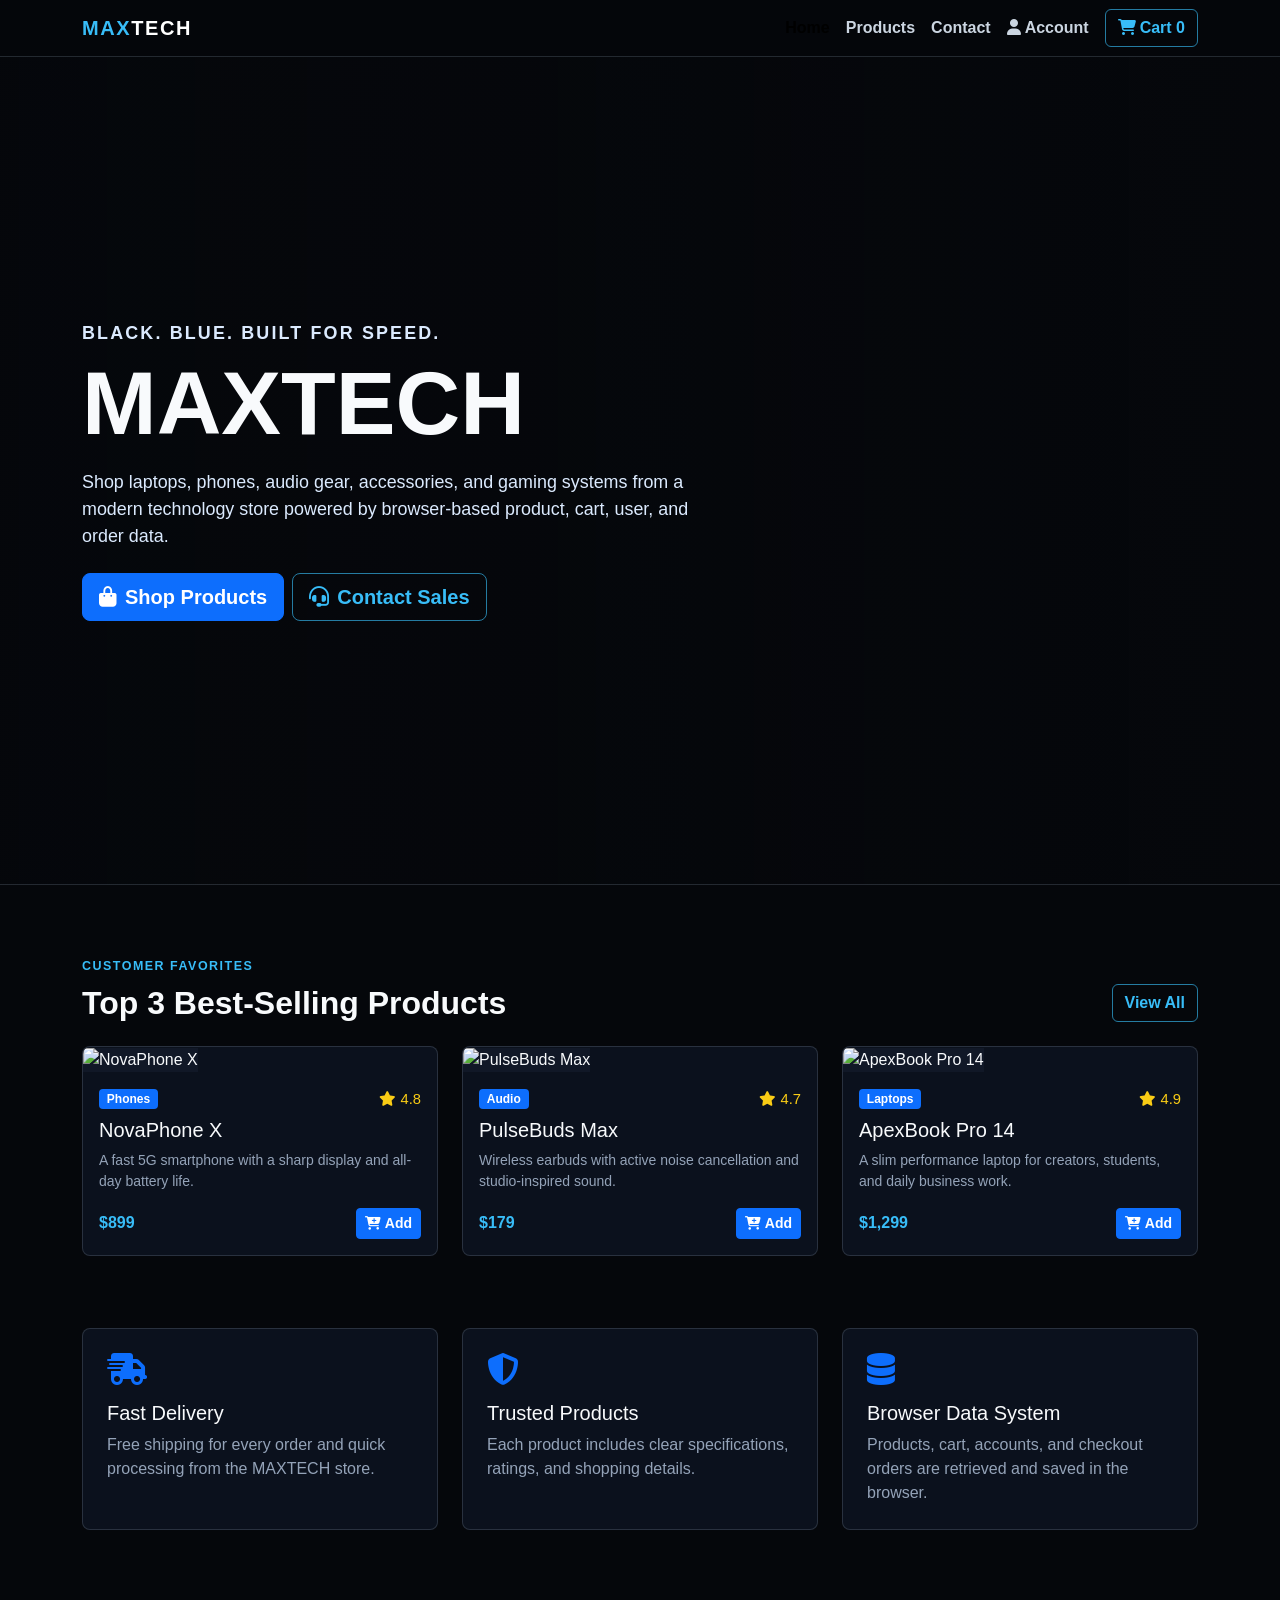
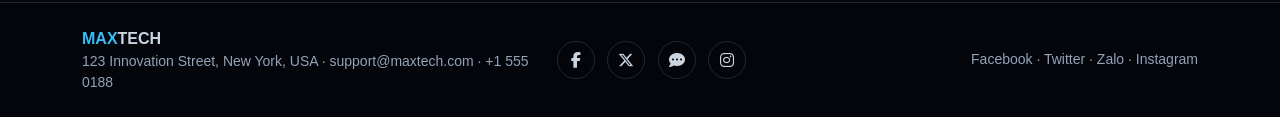
==== index.html @ ebfa2b30 "ASM" ====
<!doctype html>
<html lang="en">

<head>
  <meta charset="utf-8">
  <meta name="viewport" content="width=device-width, initial-scale=1">
  <title>MAXTECH | Premium Technology Store</title>
  <link href="https://cdn.jsdelivr.net/npm/bootstrap@5.3.3/dist/css/bootstrap.min.css" rel="stylesheet">
  <link href="https://cdnjs.cloudflare.com/ajax/libs/font-awesome/6.5.2/css/all.min.css" rel="stylesheet">
  <link href="css/style.css" rel="stylesheet">
</head>

<body>
  <nav class="navbar navbar-expand-lg sticky-top">
    <div class="container">
      <a class="navbar-brand text-white" href="index.html"><span class="brand-mark">MAX</span>TECH</a>
      <button class="navbar-toggler bg-light" type="button" data-bs-toggle="collapse" data-bs-target="#mainNav"
        aria-label="Toggle navigation">
        <span class="navbar-toggler-icon"></span>
      </button>
      <div class="collapse navbar-collapse" id="mainNav">
        <ul class="navbar-nav ms-auto align-items-lg-center">
          <li class="nav-item"><a class="nav-link active" href="index.html">Home</a></li>
          <li class="nav-item"><a class="nav-link" href="products.html">Products</a></li>
          <li class="nav-item"><a class="nav-link" href="contact.html">Contact</a></li>
          <li class="nav-item"><a class="nav-link" href="login.html"><i class="fa-solid fa-user me-1"></i><span
                data-user-name>Account</span></a></li>
          <li class="nav-item"><a class="btn btn-outline-max ms-lg-2" href="cart.html"><i
                class="fa-solid fa-cart-shopping me-1"></i>Cart <span data-cart-count>0</span></a></li>
        </ul>
      </div>
    </div>
  </nav>

  <header class="hero">
    <div class="container">
      <div class="col-lg-7">
        <p class="eyebrow mb-3">Black. Blue. Built for speed.</p>
        <h1>MAXTECH</h1>
        <p class="mt-4 mb-4">Shop laptops, phones, audio gear, accessories, and gaming systems from a modern technology
          store powered by browser-based product, cart, user, and order data.</p>
        <div class="d-flex flex-wrap gap-2">
          <a class="btn btn-max btn-lg" href="products.html"><i class="fa-solid fa-bag-shopping me-2"></i>Shop
            Products</a>
          <a class="btn btn-outline-max btn-lg" href="contact.html"><i class="fa-solid fa-headset me-2"></i>Contact
            Sales</a>
        </div>
      </div>
    </div>
  </header>

  <main>
    <section class="section-pad">
      <div class="container">
        <div class="d-flex align-items-end justify-content-between gap-3 mb-4">
          <div>
            <p class="eyebrow mb-2">Customer favorites</p>
            <h2 class="fw-bold mb-0">Top 3 Best-Selling Products</h2>
          </div>
          <a class="btn btn-outline-max d-none d-sm-inline-flex" href="products.html">View All</a>
        </div>
        <div class="row g-4" data-best-sellers></div>
      </div>
    </section>

    <section class="section-pad pt-0">
      <div class="container">
        <div class="row g-4">
          <div class="col-md-4">
            <div class="panel p-4 h-100">
              <i class="fa-solid fa-truck-fast fa-2x text-primary mb-3"></i>
              <h3 class="h5">Fast Delivery</h3>
              <p class="text-muted-max mb-0">Free shipping for every order and quick processing from the MAXTECH store.
              </p>
            </div>
          </div>
          <div class="col-md-4">
            <div class="panel p-4 h-100">
              <i class="fa-solid fa-shield-halved fa-2x text-primary mb-3"></i>
              <h3 class="h5">Trusted Products</h3>
              <p class="text-muted-max mb-0">Each product includes clear specifications, ratings, and shopping details.
              </p>
            </div>
          </div>
          <div class="col-md-4">
            <div class="panel p-4 h-100">
              <i class="fa-solid fa-database fa-2x text-primary mb-3"></i>
              <h3 class="h5">Browser Data System</h3>
              <p class="text-muted-max mb-0">Products, cart, accounts, and checkout orders are retrieved and saved in
                the browser.</p>
            </div>
          </div>
        </div>
      </div>
    </section>
  </main>

  <footer class="footer py-4">
    <div class="container">
      <div class="row gy-3 align-items-center">
        <div class="col-md-5">
          <strong><span class="brand-mark">MAX</span>TECH</strong>
          <p class="small mb-0 text-muted-max">123 Innovation Street, New York, USA · support@maxtech.com · +1 555 0188
          </p>
        </div>
        <div class="col-md-4">
          <a class="social-link" href="#"><i class="fa-brands fa-facebook-f"></i></a>
          <a class="social-link" href="#"><i class="fa-brands fa-x-twitter"></i></a>
          <a class="social-link" href="#"><i class="fa-solid fa-comment-dots"></i></a>
          <a class="social-link" href="#"><i class="fa-brands fa-instagram"></i></a>
        </div>
        <div class="col-md-3 text-md-end small text-muted-max">Facebook · Twitter · Zalo · Instagram</div>
      </div>
    </div>
  </footer>

  <script src="https://cdn.jsdelivr.net/npm/bootstrap@5.3.3/dist/js/bootstrap.bundle.min.js"></script>
  <script src="js/app.js"></script>
</body>

</html>
---- css/style.css ----
:root {
  --max-black: #05070b;
  --max-panel: #0b111d;
  --max-panel-soft: #111827;
  --max-blue: #0d6efd;
  --max-cyan: #38bdf8;
  --max-text: #f8fafc;
  --max-muted: #94a3b8;
  --max-border: rgba(148, 163, 184, 0.22);
}

* {
  box-sizing: border-box;
}

body {
  min-height: 100vh;
  background: var(--max-black);
  color: var(--max-text);
  font-family: "Segoe UI", Arial, sans-serif;
  letter-spacing: 0;
}

a {
  color: inherit;
  text-decoration: none;
}

.navbar {
  background: rgba(5, 7, 11, 0.96);
  border-bottom: 1px solid var(--max-border);
  backdrop-filter: blur(16px);
}

.navbar-brand {
  font-weight: 800;
  letter-spacing: 0.08em;
}

.brand-mark {
  color: var(--max-cyan);
}

.nav-link {
  color: #cbd5e1;
  font-weight: 600;
}

.nav-link:hover,
.nav-link.active {
  color: var(--max-cyan);
}

.hero {
  min-height: calc(100vh - 72px);
  display: flex;
  align-items: center;
  background:
    linear-gradient(90deg, rgba(5, 7, 11, 0.96), rgba(5, 7, 11, 0.76), rgba(5, 7, 11, 0.42)),
    url("https://images.unsplash.com/photo-1516321318423-f06f85e504b3?auto=format&fit=crop&w=1600&q=80") center/cover;
  border-bottom: 1px solid var(--max-border);
}

.hero h1 {
  font-size: clamp(2.75rem, 7vw, 5.8rem);
  line-height: 0.92;
  font-weight: 900;
}

.hero p {
  color: #dbeafe;
  max-width: 620px;
  font-size: 1.12rem;
}

.section-pad {
  padding: 72px 0;
}

.page-head {
  padding: 56px 0 28px;
  background: linear-gradient(135deg, #05070b, #0b1f3a);
  border-bottom: 1px solid var(--max-border);
}

.eyebrow {
  color: var(--max-cyan);
  font-size: 0.78rem;
  font-weight: 800;
  letter-spacing: 0.12em;
  text-transform: uppercase;
}

.text-muted-max {
  color: var(--max-muted);
}

.btn-max {
  --bs-btn-bg: var(--max-blue);
  --bs-btn-border-color: var(--max-blue);
  --bs-btn-hover-bg: #0b5ed7;
  --bs-btn-hover-border-color: #0b5ed7;
  --bs-btn-color: #fff;
  --bs-btn-hover-color: #fff;
  font-weight: 700;
}

.btn-outline-max {
  --bs-btn-color: var(--max-cyan);
  --bs-btn-border-color: rgba(56, 189, 248, 0.64);
  --bs-btn-hover-bg: rgba(56, 189, 248, 0.12);
  --bs-btn-hover-border-color: var(--max-cyan);
  --bs-btn-hover-color: #fff;
  font-weight: 700;
}

.panel,
.product-card,
.auth-card,
.cart-row,
.summary-panel {
  background: var(--max-panel);
  border: 1px solid var(--max-border);
  border-radius: 8px;
}

.product-card {
  height: 100%;
  overflow: hidden;
  transition: transform 0.18s ease, border-color 0.18s ease;
}

.product-card:hover {
  transform: translateY(-4px);
  border-color: rgba(56, 189, 248, 0.58);
}

.product-card img,
.detail-image {
  width: 100%;
  aspect-ratio: 4 / 3;
  object-fit: cover;
  background: #111827;
}

.product-card .badge {
  border-radius: 4px;
}

.price {
  color: var(--max-cyan);
  font-weight: 800;
}

.rating {
  color: #facc15;
  font-size: 0.92rem;
}

.form-control,
.form-select {
  background-color: #0f172a;
  border-color: var(--max-border);
  color: var(--max-text);
}

.form-control:focus,
.form-select:focus {
  background-color: #0f172a;
  color: var(--max-text);
  border-color: var(--max-cyan);
  box-shadow: 0 0 0 0.2rem rgba(56, 189, 248, 0.14);
}

.form-control::placeholder {
  color: #64748b;
}

.form-label {
  font-weight: 700;
  color: #e2e8f0;
}

.category-chip {
  border: 1px solid var(--max-border);
  color: #cbd5e1;
  background: #0f172a;
  border-radius: 999px;
  padding: 0.38rem 0.85rem;
  font-weight: 700;
}

.category-chip.active,
.category-chip:hover {
  color: #fff;
  border-color: var(--max-cyan);
  background: rgba(13, 110, 253, 0.28);
}

.spec-list {
  list-style: none;
  padding: 0;
  margin: 0;
}

.spec-list li {
  display: flex;
  justify-content: space-between;
  gap: 20px;
  padding: 12px 0;
  border-bottom: 1px solid var(--max-border);
}

.spec-list span:first-child {
  color: var(--max-muted);
}

.cart-thumb {
  width: 88px;
  height: 72px;
  object-fit: cover;
  border-radius: 8px;
}

.qty-control {
  width: 82px;
}

.footer {
  background: #03050a;
  border-top: 1px solid var(--max-border);
  color: #cbd5e1;
}

.footer a:hover {
  color: var(--max-cyan);
}

.social-link {
  width: 38px;
  height: 38px;
  display: inline-flex;
  align-items: center;
  justify-content: center;
  border: 1px solid var(--max-border);
  border-radius: 50%;
  margin-right: 8px;
}

.empty-state {
  min-height: 260px;
  display: grid;
  place-items: center;
  text-align: center;
}

.profile-avatar {
  width: 84px;
  height: 84px;
  display: grid;
  place-items: center;
  border-radius: 50%;
  background: linear-gradient(135deg, var(--max-blue), var(--max-cyan));
  color: #fff;
  font-size: 2rem;
  font-weight: 900;
}

.admin-stat {
  min-height: 132px;
  display: grid;
  gap: 8px;
  align-content: center;
  background: var(--max-panel);
  border: 1px solid var(--max-border);
  border-radius: 8px;
  padding: 20px;
}

.admin-stat i {
  color: var(--max-cyan);
  font-size: 1.5rem;
}

.admin-stat span {
  color: var(--max-muted);
  font-weight: 700;
}

.admin-stat strong {
  color: var(--max-text);
  font-size: 1.55rem;
}

.admin-tabs {
  border-color: var(--max-border);
}

.admin-tabs .nav-link {
  color: var(--max-muted);
  border-color: transparent;
}

.admin-tabs .nav-link.active {
  color: #fff;
  background: var(--max-panel);
  border-color: var(--max-border) var(--max-border) var(--max-panel);
}

.admin-table {
  --bs-table-bg: transparent;
  --bs-table-border-color: var(--max-border);
  margin-bottom: 0;
}

.admin-row {
  display: flex;
  justify-content: space-between;
  gap: 16px;
  align-items: center;
  padding: 14px 0;
  border-bottom: 1px solid var(--max-border);
}

.admin-row:last-child {
  border-bottom: 0;
}

@media (max-width: 767px) {
  .hero {
    min-height: 680px;
    align-items: flex-end;
    padding-bottom: 48px;
  }

  .section-pad {
    padding: 48px 0;
  }

  .cart-thumb {
    width: 72px;
    height: 62px;
  }

  .admin-row {
    align-items: flex-start;
    flex-direction: column;
  }
}
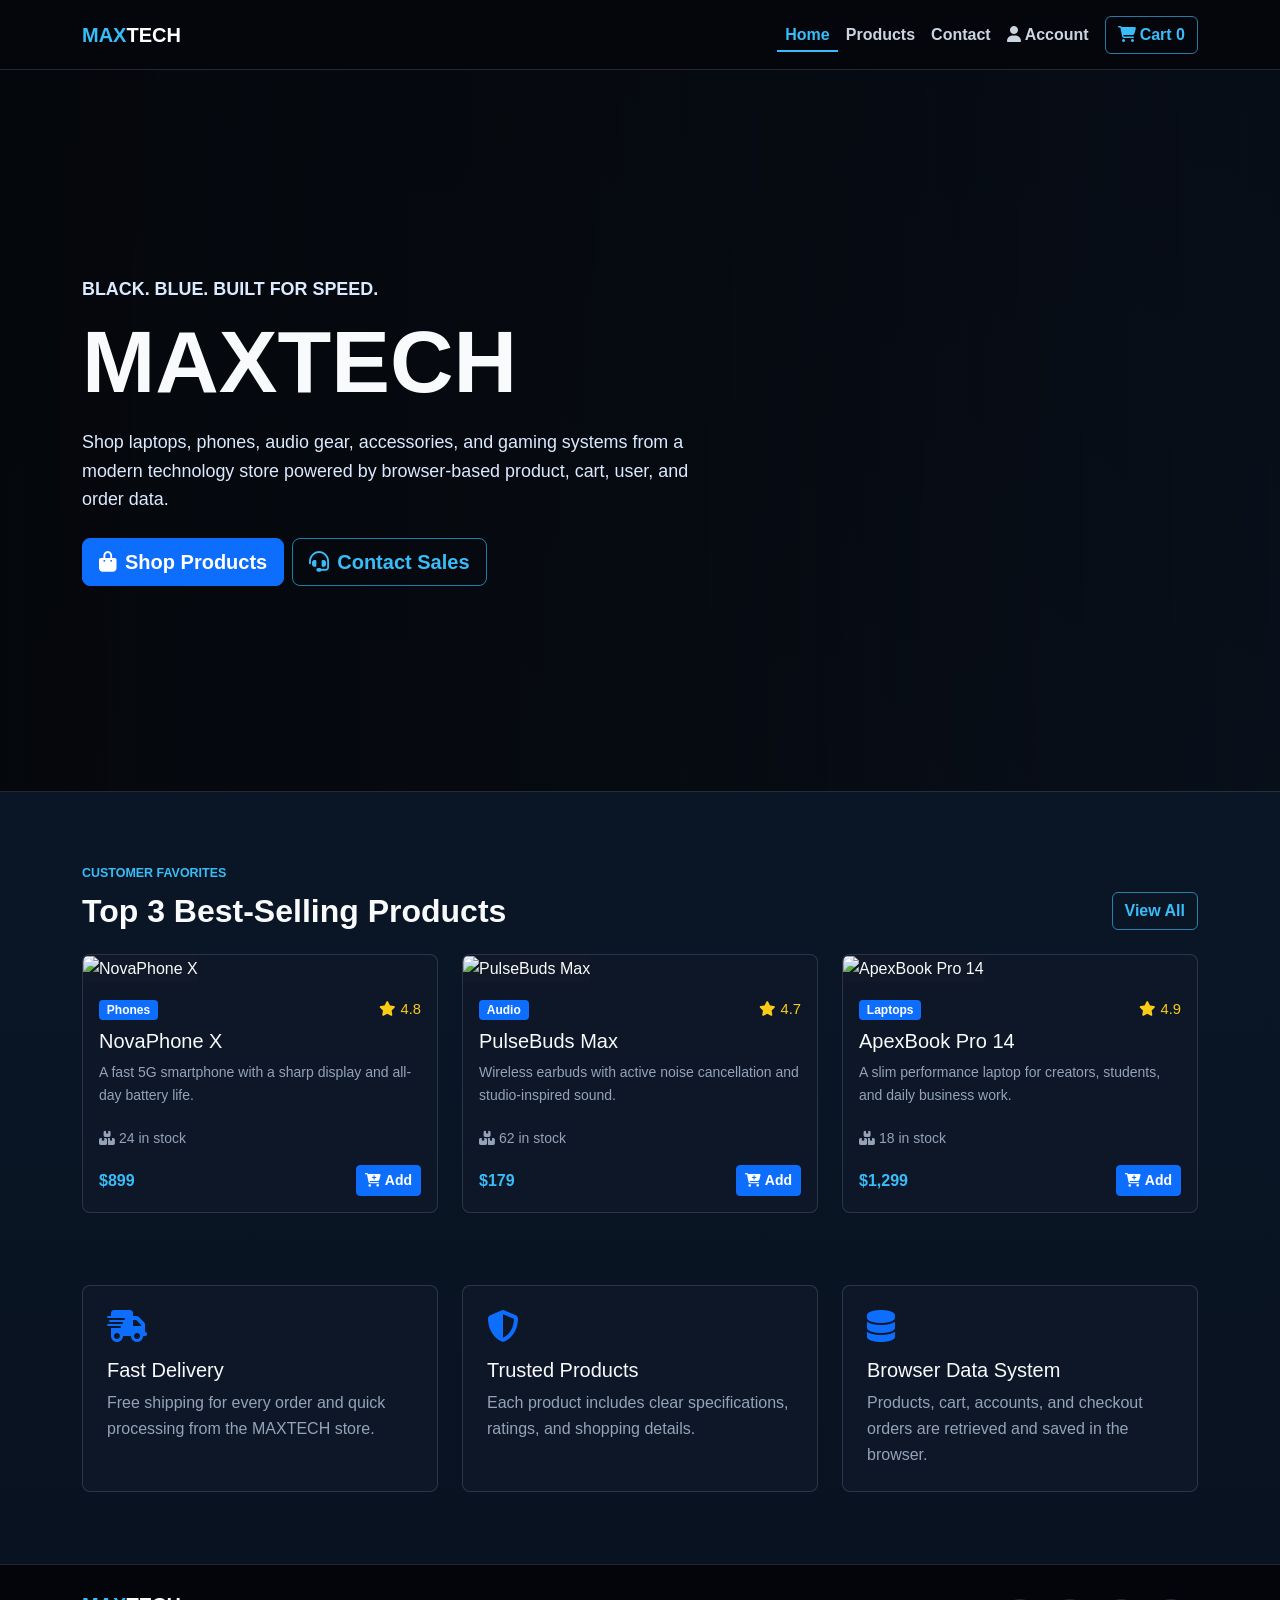
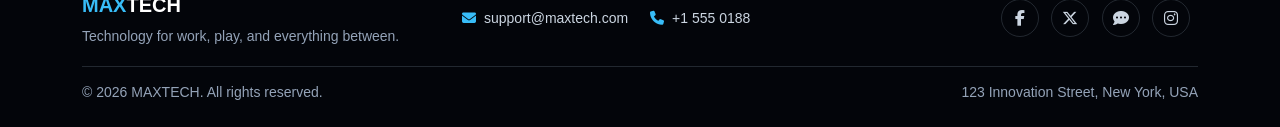
==== commit 4dae1b58: "Update" ====
--- a/index.html
+++ b/index.html
@@ -95,27 +95,10 @@
     </section>
   </main>
 
-  <footer class="footer py-4">
-    <div class="container">
-      <div class="row gy-3 align-items-center">
-        <div class="col-md-5">
-          <strong><span class="brand-mark">MAX</span>TECH</strong>
-          <p class="small mb-0 text-muted-max">123 Innovation Street, New York, USA · support@maxtech.com · +1 555 0188
-          </p>
-        </div>
-        <div class="col-md-4">
-          <a class="social-link" href="#"><i class="fa-brands fa-facebook-f"></i></a>
-          <a class="social-link" href="#"><i class="fa-brands fa-x-twitter"></i></a>
-          <a class="social-link" href="#"><i class="fa-solid fa-comment-dots"></i></a>
-          <a class="social-link" href="#"><i class="fa-brands fa-instagram"></i></a>
-        </div>
-        <div class="col-md-3 text-md-end small text-muted-max">Facebook · Twitter · Zalo · Instagram</div>
-      </div>
-    </div>
-  </footer>
+  <footer class="footer py-4 mt-auto" data-site-footer></footer>
 
   <script src="https://cdn.jsdelivr.net/npm/bootstrap@5.3.3/dist/js/bootstrap.bundle.min.js"></script>
   <script src="js/app.js"></script>
 </body>
 
-</html>+</html>
--- a/css/style.css
+++ b/css/style.css
@@ -1,7 +1,7 @@
 :root {
-  --max-black: #05070b;
-  --max-panel: #0b111d;
-  --max-panel-soft: #111827;
+  --max-black: #08111f;
+  --max-panel: #0d1728;
+  --max-panel-soft: #132238;
   --max-blue: #0d6efd;
   --max-cyan: #38bdf8;
   --max-text: #f8fafc;
@@ -13,48 +13,100 @@
   box-sizing: border-box;
 }
 
+html {
+  color-scheme: dark;
+}
+
 body {
   min-height: 100vh;
-  background: var(--max-black);
+  display: flex;
+  flex-direction: column;
+  background: linear-gradient(180deg, #08111f 0%, #0a1626 52%, #08111f 100%);
   color: var(--max-text);
   font-family: "Segoe UI", Arial, sans-serif;
+  line-height: 1.6;
   letter-spacing: 0;
+}
+
+main {
+  flex: 1;
 }
 
 a {
   color: inherit;
   text-decoration: none;
+}
+
+a:focus-visible,
+button:focus-visible,
+input:focus-visible,
+select:focus-visible,
+textarea:focus-visible {
+  outline: 3px solid rgba(56, 189, 248, 0.6);
+  outline-offset: 3px;
 }
 
 .navbar {
   background: rgba(5, 7, 11, 0.96);
   border-bottom: 1px solid var(--max-border);
   backdrop-filter: blur(16px);
+  min-height: 70px;
 }
 
 .navbar-brand {
+  font-size: 1.25rem;
   font-weight: 800;
-  letter-spacing: 0.08em;
+  letter-spacing: 0;
 }
 
 .brand-mark {
   color: var(--max-cyan);
 }
 
-.nav-link {
-  color: #cbd5e1;
+.navbar .navbar-nav .nav-link {
+  position: relative;
+  color: #cbd5e1 !important;
   font-weight: 600;
-}
-
-.nav-link:hover,
-.nav-link.active {
+  padding-bottom: 0.45rem;
+}
+
+.navbar .navbar-nav .nav-link.show,
+.navbar .navbar-nav .nav-link:hover,
+.navbar .navbar-nav .nav-link:focus,
+.navbar .navbar-nav .nav-link:active,
+.navbar .navbar-nav .nav-link.active {
+  color: var(--max-cyan) !important;
+}
+
+.navbar .navbar-nav .nav-link::after {
+  content: "";
+  position: absolute;
+  left: var(--bs-nav-link-padding-x);
+  right: var(--bs-nav-link-padding-x);
+  bottom: 0.18rem;
+  height: 2px;
+  background: var(--max-cyan);
+  transform: scaleX(0);
+  transform-origin: center;
+  transition: transform 0.18s ease;
+}
+
+.navbar .navbar-nav .nav-link:hover,
+.navbar .navbar-nav .nav-link.active {
   color: var(--max-cyan);
 }
 
+.navbar .navbar-nav .nav-link:hover::after,
+.navbar .navbar-nav .nav-link.active::after,
+.navbar .navbar-nav .nav-link:focus::after {
+  transform: scaleX(1);
+}
+
 .hero {
-  min-height: calc(100vh - 72px);
-  display: flex;
-  align-items: center;
+  min-height: min(760px, calc(88vh - 70px));
+  display: flex;
+  align-items: center;
+  padding: 72px 0;
   background:
     linear-gradient(90deg, rgba(5, 7, 11, 0.96), rgba(5, 7, 11, 0.76), rgba(5, 7, 11, 0.42)),
     url("https://images.unsplash.com/photo-1516321318423-f06f85e504b3?auto=format&fit=crop&w=1600&q=80") center/cover;
@@ -62,8 +114,8 @@
 }
 
 .hero h1 {
-  font-size: clamp(2.75rem, 7vw, 5.8rem);
-  line-height: 0.92;
+  font-size: 5.5rem;
+  line-height: 0.96;
   font-weight: 900;
 }
 
@@ -79,7 +131,7 @@
 
 .page-head {
   padding: 56px 0 28px;
-  background: linear-gradient(135deg, #05070b, #0b1f3a);
+  background: linear-gradient(135deg, #08111f, #0d2847);
   border-bottom: 1px solid var(--max-border);
 }
 
@@ -87,7 +139,7 @@
   color: var(--max-cyan);
   font-size: 0.78rem;
   font-weight: 800;
-  letter-spacing: 0.12em;
+  letter-spacing: 0;
   text-transform: uppercase;
 }
 
@@ -125,6 +177,8 @@
 }
 
 .product-card {
+  display: flex;
+  flex-direction: column;
   height: 100%;
   overflow: hidden;
   transition: transform 0.18s ease, border-color 0.18s ease;
@@ -143,6 +197,37 @@
   background: #111827;
 }
 
+.product-card > a {
+  display: block;
+  overflow: hidden;
+}
+
+.product-card img {
+  transition: transform 0.25s ease;
+}
+
+.product-card:hover img {
+  transform: scale(1.025);
+}
+
+.product-card-body {
+  display: flex;
+  flex: 1;
+  flex-direction: column;
+}
+
+.product-description {
+  display: -webkit-box;
+  min-height: 3.1rem;
+  overflow: hidden;
+  -webkit-box-orient: vertical;
+  -webkit-line-clamp: 2;
+}
+
+.product-card-actions {
+  margin-top: auto;
+}
+
 .product-card .badge {
   border-radius: 4px;
 }
@@ -174,6 +259,12 @@
 
 .form-control::placeholder {
   color: #64748b;
+}
+
+.form-control[readonly] {
+  background-color: #162033;
+  color: #cbd5e1;
+  cursor: not-allowed;
 }
 
 .form-label {
@@ -215,6 +306,28 @@
   color: var(--max-muted);
 }
 
+.product-overview {
+  display: grid;
+  grid-template-columns: repeat(3, minmax(0, 1fr));
+  gap: 12px;
+}
+
+.overview-item {
+  background: var(--max-panel-soft);
+  border: 1px solid var(--max-border);
+  border-radius: 8px;
+  padding: 16px;
+}
+
+.overview-item i {
+  color: var(--max-cyan);
+  margin-bottom: 10px;
+}
+
+.detail-section {
+  margin-top: 24px;
+}
+
 .cart-thumb {
   width: 88px;
   height: 72px;
@@ -222,6 +335,12 @@
   border-radius: 8px;
 }
 
+.cart-row-main {
+  display: flex;
+  gap: 16px;
+  align-items: center;
+}
+
 .qty-control {
   width: 82px;
 }
@@ -236,6 +355,18 @@
   color: var(--max-cyan);
 }
 
+.footer-contact a {
+  display: inline-flex;
+  align-items: center;
+  margin-right: 18px;
+}
+
+.footer-bottom {
+  border-top: 1px solid var(--max-border);
+  margin-top: 18px;
+  padding-top: 14px;
+}
+
 .social-link {
   width: 38px;
   height: 38px;
@@ -245,6 +376,12 @@
   border: 1px solid var(--max-border);
   border-radius: 50%;
   margin-right: 8px;
+  transition: color 0.18s ease, border-color 0.18s ease, background-color 0.18s ease;
+}
+
+.social-link:hover {
+  background: rgba(56, 189, 248, 0.1);
+  border-color: var(--max-cyan);
 }
 
 .empty-state {
@@ -313,6 +450,47 @@
   margin-bottom: 0;
 }
 
+.admin-table th {
+  color: #cbd5e1;
+  font-size: 0.78rem;
+  text-transform: uppercase;
+  white-space: nowrap;
+}
+
+.icon-button {
+  width: 34px;
+  height: 34px;
+  display: inline-grid;
+  place-items: center;
+  padding: 0;
+}
+
+.admin-form-actions {
+  display: grid;
+  grid-template-columns: 1fr auto;
+  gap: 8px;
+}
+
+.filter-count {
+  min-height: 38px;
+  display: flex;
+  align-items: center;
+  justify-content: flex-end;
+}
+
+.status-badge {
+  display: inline-flex;
+  align-items: center;
+  gap: 6px;
+  border: 1px solid rgba(56, 189, 248, 0.35);
+  border-radius: 999px;
+  background: rgba(13, 110, 253, 0.16);
+  color: #bae6fd;
+  font-size: 0.75rem;
+  font-weight: 700;
+  padding: 4px 9px;
+}
+
 .admin-row {
   display: flex;
   justify-content: space-between;
@@ -326,11 +504,64 @@
   border-bottom: 0;
 }
 
+.order-history-card {
+  border: 1px solid var(--max-border);
+  border-radius: 8px;
+  background: rgba(19, 34, 56, 0.58);
+  padding: 16px;
+  margin-bottom: 14px;
+}
+
+.order-product {
+  display: flex;
+  justify-content: space-between;
+  gap: 16px;
+  align-items: center;
+  padding: 10px 0;
+  border-top: 1px solid var(--max-border);
+}
+
+@media (min-width: 992px) {
+  .summary-panel {
+    position: sticky;
+    top: 94px;
+  }
+}
+
+@media (max-width: 991px) {
+  .hero h1 {
+    font-size: 4.5rem;
+  }
+
+  .navbar-collapse {
+    padding: 12px 0 16px;
+  }
+
+  .navbar-collapse .navbar-nav {
+    align-items: stretch;
+  }
+
+  .navbar-collapse .nav-link,
+  .navbar-collapse .btn {
+    padding: 10px 12px;
+  }
+
+  .navbar-collapse .btn {
+    display: flex;
+    justify-content: center;
+    margin-top: 8px;
+  }
+}
+
 @media (max-width: 767px) {
   .hero {
-    min-height: 680px;
-    align-items: flex-end;
-    padding-bottom: 48px;
+    min-height: calc(82svh - 60px);
+    align-items: center;
+    padding: 56px 0 40px;
+  }
+
+  .hero h1 {
+    font-size: 3.6rem;
   }
 
   .section-pad {
@@ -342,8 +573,54 @@
     height: 62px;
   }
 
+  .cart-row-main {
+    display: grid;
+    grid-template-columns: 72px minmax(0, 1fr) auto;
+    align-items: start;
+  }
+
+  .cart-product-info {
+    min-width: 0;
+  }
+
+  .cart-price-qty {
+    grid-column: 2 / 4;
+    display: flex;
+    align-items: center;
+    justify-content: space-between;
+    width: 100%;
+  }
+
+  .cart-price-qty .qty-control {
+    margin-top: 0 !important;
+  }
+
+  .filter-count {
+    justify-content: flex-start;
+  }
+
+  .product-overview {
+    grid-template-columns: 1fr;
+  }
+
   .admin-row {
     align-items: flex-start;
     flex-direction: column;
   }
-}
+
+  .order-product {
+    align-items: flex-start;
+    flex-direction: column;
+  }
+
+  .footer-contact a {
+    display: flex;
+    margin: 4px 0;
+  }
+}
+
+@media (max-width: 400px) {
+  .hero h1 {
+    font-size: 3.1rem;
+  }
+}
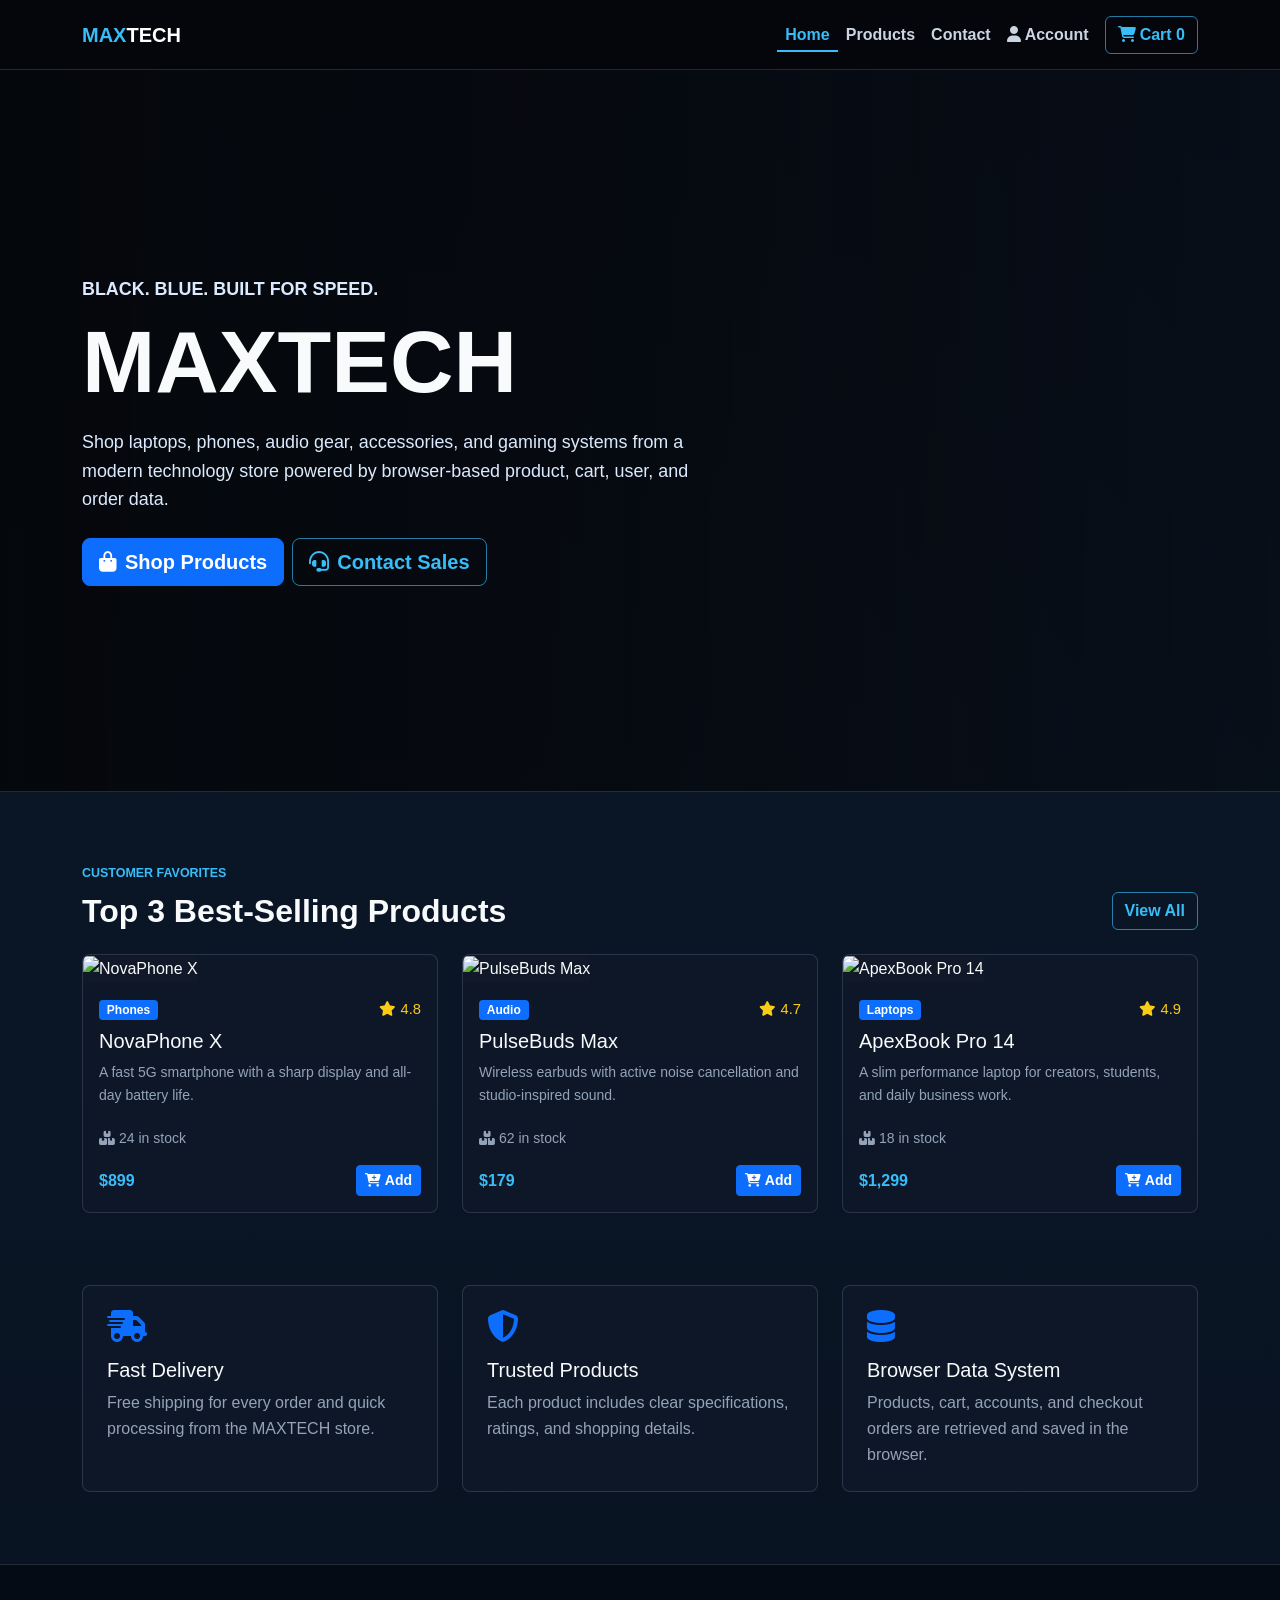
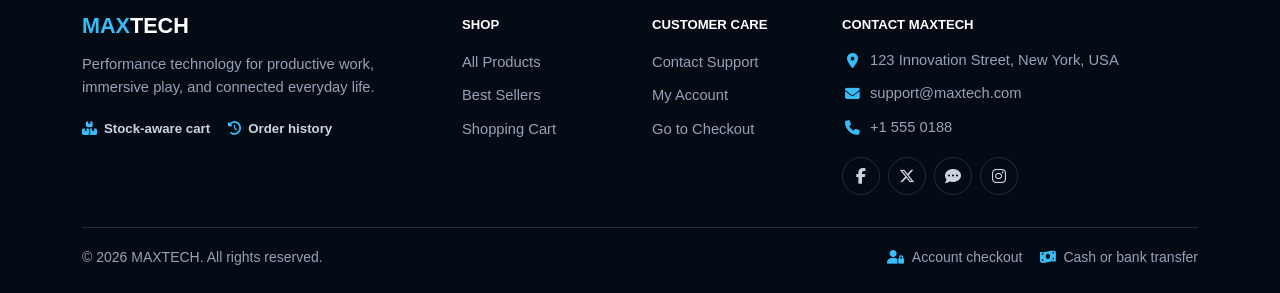
==== commit 3184570c: "Update" ====
--- a/index.html
+++ b/index.html
@@ -50,7 +50,7 @@
   </header>
 
   <main>
-    <section class="section-pad">
+    <section class="section-pad" id="best-sellers">
       <div class="container">
         <div class="d-flex align-items-end justify-content-between gap-3 mb-4">
           <div>
--- a/css/style.css
+++ b/css/style.css
@@ -346,25 +346,123 @@
 }
 
 .footer {
-  background: #03050a;
+  background: #050b14;
   border-top: 1px solid var(--max-border);
   color: #cbd5e1;
-}
-
-.footer a:hover {
-  color: var(--max-cyan);
-}
-
-.footer-contact a {
+  padding-block: 48px 24px !important;
+}
+
+.footer-main {
+  align-items: flex-start;
+}
+
+.footer-brand {
+  display: inline-flex;
+  color: #ffffff;
+  font-size: 1.35rem;
+  font-weight: 900;
+  line-height: 1.2;
+}
+
+.footer-copy {
+  max-width: 360px;
+  margin: 12px 0 18px;
+  color: var(--max-muted);
+  font-size: 0.92rem;
+}
+
+.footer-heading {
+  margin: 3px 0 14px;
+  color: #ffffff;
+  font-size: 0.82rem;
+  font-weight: 800;
+  line-height: 1.4;
+  text-transform: uppercase;
+}
+
+.footer-links,
+.footer-contact-list {
+  padding: 0;
+  margin: 0;
+  list-style: none;
+}
+
+.footer-links {
+  display: grid;
+  gap: 8px;
+}
+
+.footer-links a,
+.footer-contact-list a {
+  color: var(--max-muted);
+  font-size: 0.92rem;
+  transition: color 0.18s ease;
+}
+
+.footer a:hover,
+.footer a:focus-visible {
+  color: var(--max-cyan);
+}
+
+.footer-contact-list {
+  display: grid;
+  gap: 10px;
+}
+
+.footer-contact-list li {
+  display: grid;
+  grid-template-columns: 20px minmax(0, 1fr);
+  gap: 8px;
+  align-items: start;
+  color: var(--max-muted);
+  font-size: 0.92rem;
+}
+
+.footer-contact-list i {
+  margin-top: 5px;
+  color: var(--max-cyan);
+  text-align: center;
+}
+
+.footer-assurance,
+.footer-payment {
+  display: flex;
+  flex-wrap: wrap;
+  gap: 10px 18px;
+}
+
+.footer-assurance {
+  color: #cbd5e1;
+  font-size: 0.83rem;
+  font-weight: 700;
+}
+
+.footer-assurance span,
+.footer-payment span {
   display: inline-flex;
   align-items: center;
-  margin-right: 18px;
+  gap: 7px;
+}
+
+.footer-assurance i,
+.footer-payment i {
+  color: var(--max-cyan);
+}
+
+.footer-socials {
+  display: flex;
+  gap: 8px;
+  margin-top: 18px;
 }
 
 .footer-bottom {
   border-top: 1px solid var(--max-border);
-  margin-top: 18px;
-  padding-top: 14px;
+  margin-top: 32px;
+  padding-top: 18px;
+}
+
+.footer-payment {
+  justify-content: flex-end;
 }
 
 .social-link {
@@ -375,7 +473,7 @@
   justify-content: center;
   border: 1px solid var(--max-border);
   border-radius: 50%;
-  margin-right: 8px;
+  color: #cbd5e1;
   transition: color 0.18s ease, border-color 0.18s ease, background-color 0.18s ease;
 }
 
@@ -613,9 +711,24 @@
     flex-direction: column;
   }
 
-  .footer-contact a {
-    display: flex;
-    margin: 4px 0;
+  .footer {
+    padding-block: 36px 20px !important;
+  }
+
+  .footer-copy {
+    max-width: none;
+  }
+
+  .footer-bottom {
+    align-items: flex-start !important;
+    flex-direction: column;
+    margin-top: 26px;
+  }
+
+  .footer-payment {
+    display: grid;
+    gap: 8px;
+    justify-content: start;
   }
 }
 
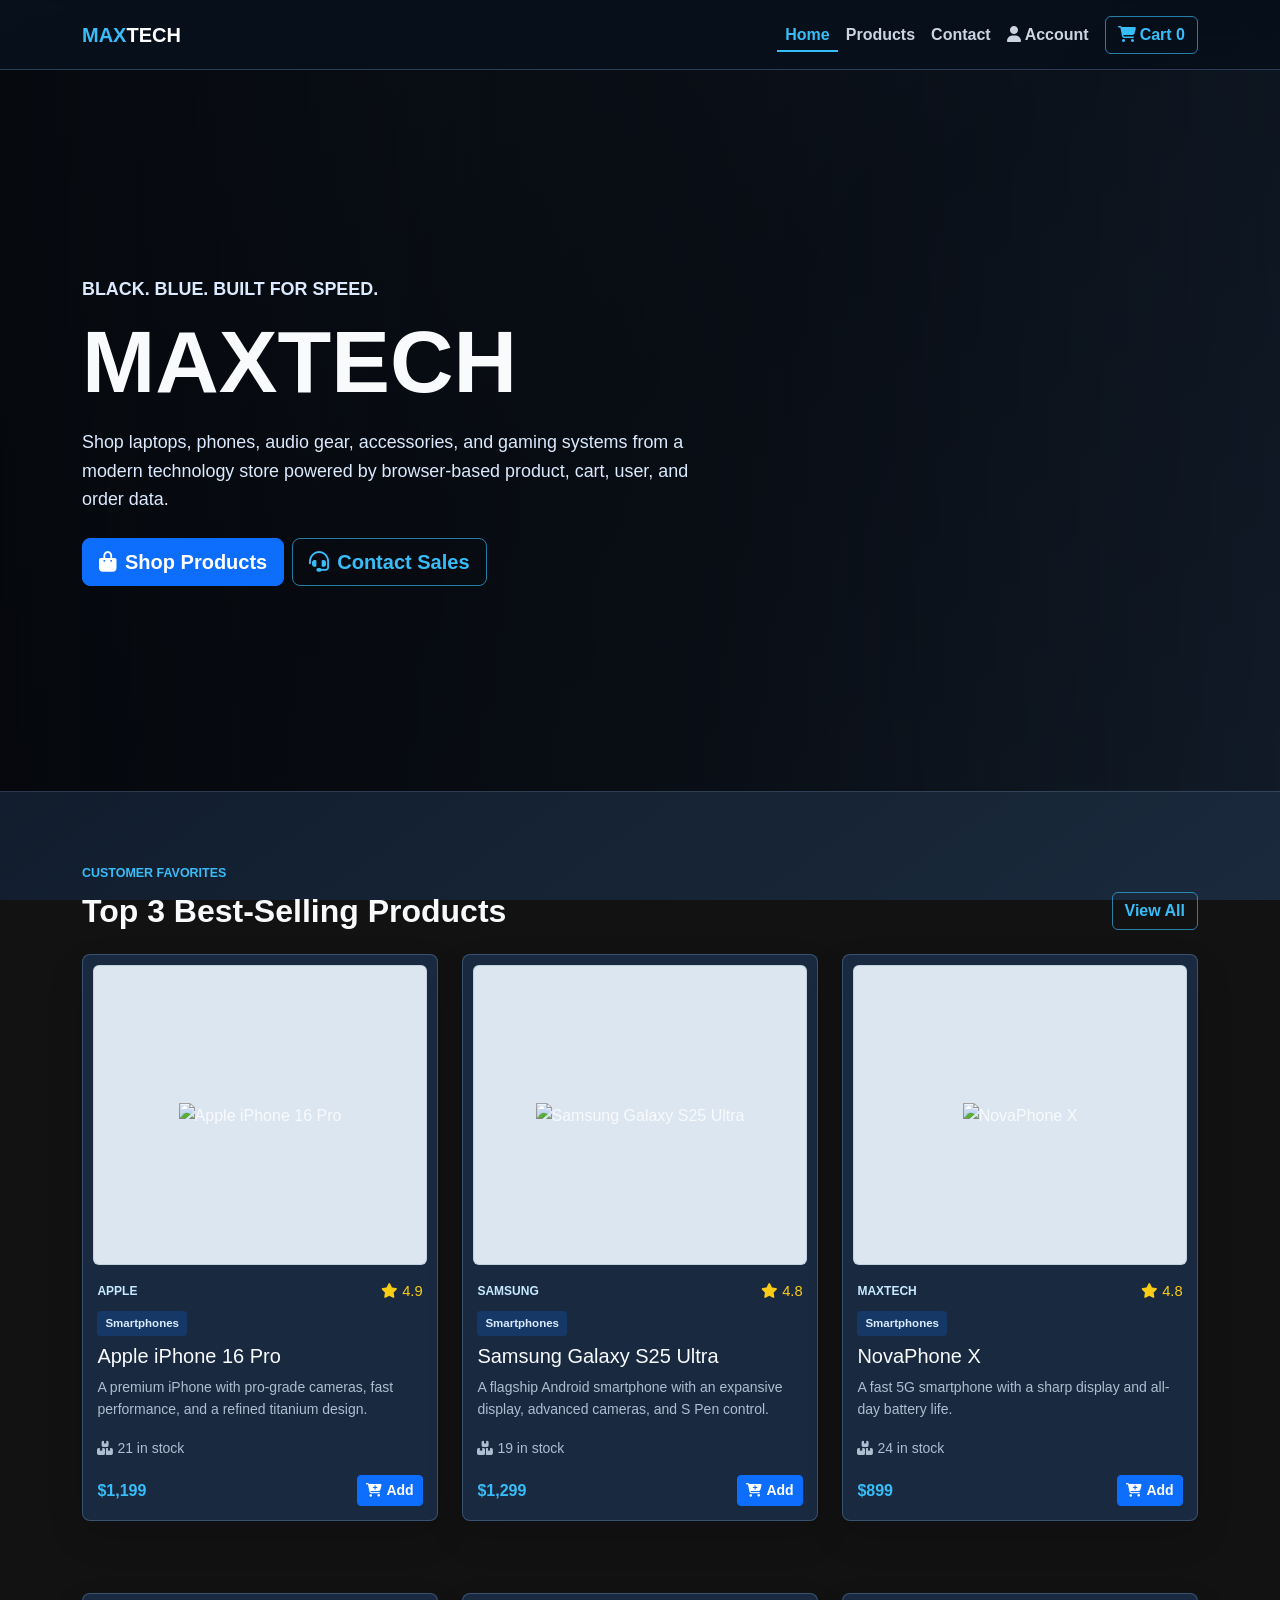
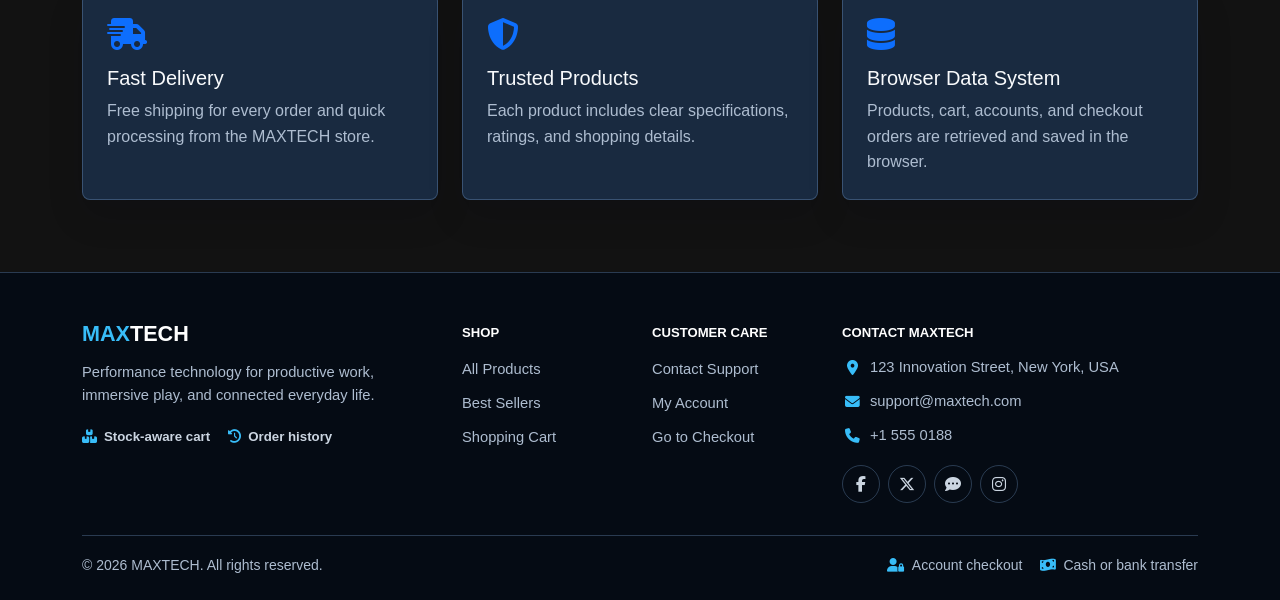
==== commit db613e3d: "Update" ====
--- a/index.html
+++ b/index.html
@@ -7,7 +7,7 @@
   <title>MAXTECH | Premium Technology Store</title>
   <link href="https://cdn.jsdelivr.net/npm/bootstrap@5.3.3/dist/css/bootstrap.min.css" rel="stylesheet">
   <link href="https://cdnjs.cloudflare.com/ajax/libs/font-awesome/6.5.2/css/all.min.css" rel="stylesheet">
-  <link href="css/style.css" rel="stylesheet">
+  <link href="css/style.css?v=6" rel="stylesheet">
 </head>
 
 <body>
@@ -98,7 +98,7 @@
   <footer class="footer py-4 mt-auto" data-site-footer></footer>
 
   <script src="https://cdn.jsdelivr.net/npm/bootstrap@5.3.3/dist/js/bootstrap.bundle.min.js"></script>
-  <script src="js/app.js"></script>
+  <script src="js/app.js?v=6"></script>
 </body>
 
 </html>
--- a/css/style.css
+++ b/css/style.css
@@ -1,12 +1,12 @@
 :root {
-  --max-black: #08111f;
-  --max-panel: #0d1728;
-  --max-panel-soft: #132238;
+  --max-black: #111b2a;
+  --max-panel: #192a40;
+  --max-panel-soft: #233a55;
   --max-blue: #0d6efd;
   --max-cyan: #38bdf8;
   --max-text: #f8fafc;
-  --max-muted: #94a3b8;
-  --max-border: rgba(148, 163, 184, 0.22);
+  --max-muted: #aebdd0;
+  --max-border: rgba(147, 197, 253, 0.26);
 }
 
 * {
@@ -21,7 +21,8 @@
   min-height: 100vh;
   display: flex;
   flex-direction: column;
-  background: linear-gradient(180deg, #08111f 0%, #0a1626 52%, #08111f 100%);
+  background: linear-gradient(145deg, #1c3048 0%, #121e2e 46%, #1a293c 100%);
+  background-attachment: fixed;
   color: var(--max-text);
   font-family: "Segoe UI", Arial, sans-serif;
   line-height: 1.6;
@@ -47,7 +48,7 @@
 }
 
 .navbar {
-  background: rgba(5, 7, 11, 0.96);
+  background: rgba(7, 15, 26, 0.96);
   border-bottom: 1px solid var(--max-border);
   backdrop-filter: blur(16px);
   min-height: 70px;
@@ -129,9 +130,26 @@
   padding: 72px 0;
 }
 
+#best-sellers [data-best-sellers]>div {
+  display: flex;
+}
+
+#best-sellers .product-media {
+  aspect-ratio: auto;
+  height: 300px;
+}
+
+#best-sellers .product-card-body {
+  padding: 0.9rem !important;
+}
+
+#best-sellers .product-description {
+  min-height: 2.8rem;
+}
+
 .page-head {
   padding: 56px 0 28px;
-  background: linear-gradient(135deg, #08111f, #0d2847);
+  background: linear-gradient(135deg, #18304b, #24547a);
   border-bottom: 1px solid var(--max-border);
 }
 
@@ -174,6 +192,7 @@
   background: var(--max-panel);
   border: 1px solid var(--max-border);
   border-radius: 8px;
+  box-shadow: 0 16px 36px rgba(3, 10, 20, 0.14);
 }
 
 .product-card {
@@ -189,31 +208,72 @@
   border-color: rgba(56, 189, 248, 0.58);
 }
 
+.product-media,
+.detail-media {
+  display: grid;
+  place-items: center;
+  overflow: hidden;
+  aspect-ratio: 4 / 3;
+  border: 1px solid rgba(148, 163, 184, 0.34);
+  border-radius: 6px;
+  background: #dbe6f1;
+}
+
+.product-media {
+  margin: 10px 10px 0;
+  padding: 10px;
+}
+
+.product-card>a {
+  display: grid;
+  align-content: center;
+  justify-content: center;
+
+}
+
 .product-card img,
 .detail-image {
   width: 100%;
-  aspect-ratio: 4 / 3;
-  object-fit: cover;
-  background: #111827;
-}
-
-.product-card > a {
+  height: 100%;
   display: block;
-  overflow: hidden;
+  object-fit: contain;
+  background: transparent;
 }
 
 .product-card img {
-  transition: transform 0.25s ease;
+  transition: filter 0.25s ease;
 }
 
 .product-card:hover img {
-  transform: scale(1.025);
+  filter: saturate(1.04);
 }
 
 .product-card-body {
   display: flex;
   flex: 1;
   flex-direction: column;
+}
+
+.product-brand {
+  color: #c6e9ff;
+  font-size: 0.75rem;
+  font-weight: 800;
+  text-transform: uppercase;
+}
+
+.product-category {
+  align-self: flex-start;
+  border-radius: 4px;
+  background: rgba(13, 110, 253, 0.2);
+  color: #dbeafe;
+  font-size: 0.72rem;
+  font-weight: 700;
+  padding: 3px 8px;
+}
+
+.detail-media {
+  padding: 22px;
+  background: #e7eef6;
 }
 
 .product-description {
@@ -244,25 +304,25 @@
 
 .form-control,
 .form-select {
-  background-color: #0f172a;
+  background-color: #122238;
   border-color: var(--max-border);
   color: var(--max-text);
 }
 
 .form-control:focus,
 .form-select:focus {
-  background-color: #0f172a;
+  background-color: #142740;
   color: var(--max-text);
   border-color: var(--max-cyan);
   box-shadow: 0 0 0 0.2rem rgba(56, 189, 248, 0.14);
 }
 
 .form-control::placeholder {
-  color: #64748b;
+  color: #7f93ab;
 }
 
 .form-control[readonly] {
-  background-color: #162033;
+  background-color: #203149;
   color: #cbd5e1;
   cursor: not-allowed;
 }
@@ -270,6 +330,237 @@
 .form-label {
   font-weight: 700;
   color: #e2e8f0;
+}
+
+.auth-body {
+  background:
+    linear-gradient(125deg, rgba(32, 82, 119, 0.5), rgba(18, 30, 46, 0.86) 52%),
+    #182a3e;
+}
+
+.auth-page {
+  display: grid;
+  align-items: center;
+  min-height: calc(100vh - 70px);
+  padding: 64px 0;
+}
+
+.auth-layout {
+  width: min(100%, 1080px);
+  display: grid;
+  grid-template-columns: minmax(0, 0.85fr) minmax(420px, 1.15fr);
+  gap: 64px;
+  align-items: center;
+  margin: 0 auto;
+}
+
+.auth-layout-register {
+  width: min(100%, 1180px);
+  grid-template-columns: minmax(0, 0.7fr) minmax(580px, 1.3fr);
+  gap: 52px;
+}
+
+.auth-intro {
+  padding: 24px 0;
+}
+
+.auth-intro h1 {
+  max-width: 560px;
+  margin-bottom: 18px;
+  font-size: 2.55rem;
+  font-weight: 850;
+  line-height: 1.08;
+}
+
+.auth-intro>p:not(.eyebrow) {
+  max-width: 540px;
+  color: #cbd5e1;
+  font-size: 1.02rem;
+}
+
+.auth-benefits {
+  display: grid;
+  gap: 14px;
+  margin-top: 30px;
+}
+
+.auth-benefit {
+  display: flex;
+  gap: 12px;
+  align-items: center;
+  color: #e2e8f0;
+  font-weight: 650;
+}
+
+.auth-benefit i {
+  width: 42px;
+  height: 42px;
+  display: grid;
+  flex: 0 0 42px;
+  place-items: center;
+  border: 1px solid rgba(56, 189, 248, 0.4);
+  border-radius: 6px;
+  background: rgba(13, 110, 253, 0.18);
+  color: var(--max-cyan);
+}
+
+.auth-card {
+  box-shadow: 0 24px 60px rgba(2, 8, 20, 0.3);
+}
+
+.auth-icon {
+  width: 48px;
+  height: 48px;
+  display: grid;
+  place-items: center;
+  border: 1px solid rgba(56, 189, 248, 0.48);
+  border-radius: 7px;
+  margin-bottom: 22px;
+  background: rgba(13, 110, 253, 0.2);
+  color: var(--max-cyan);
+  font-size: 1.15rem;
+}
+
+.auth-input {
+  position: relative;
+}
+
+.auth-input>i {
+  position: absolute;
+  z-index: 2;
+  top: 50%;
+  left: 14px;
+  color: #8eb4d4;
+  transform: translateY(-50%);
+  pointer-events: none;
+}
+
+.auth-input .form-control {
+  min-height: 48px;
+  padding-left: 42px;
+}
+
+.auth-input:has(.password-toggle) .form-control {
+  padding-right: 46px;
+}
+
+.password-toggle {
+  width: 42px;
+  height: 42px;
+  position: absolute;
+  z-index: 3;
+  top: 3px;
+  right: 3px;
+  display: grid;
+  place-items: center;
+  border: 0;
+  border-radius: 5px;
+  background: transparent;
+  color: #aebdd0;
+}
+
+.password-toggle:hover {
+  color: var(--max-cyan);
+  background: rgba(56, 189, 248, 0.1);
+}
+
+.password-rules {
+  display: flex;
+  flex-wrap: wrap;
+  gap: 8px 14px;
+  padding: 0;
+  margin: 16px 0 22px;
+  color: var(--max-muted);
+  font-size: 0.78rem;
+  list-style: none;
+}
+
+.password-rules li {
+  display: inline-flex;
+  align-items: center;
+  gap: 6px;
+}
+
+.password-rules li.valid {
+  color: #86efac;
+}
+
+.password-rules i {
+  font-size: 0.68rem;
+}
+
+.auth-switch {
+  border-top: 1px solid var(--max-border);
+  margin-top: 24px;
+  padding-top: 20px;
+  color: var(--max-muted);
+  text-align: center;
+}
+
+.auth-switch a {
+  color: var(--max-cyan);
+  font-weight: 800;
+}
+
+.catalog-categories {
+  display: flex;
+  gap: 10px;
+  overflow-x: auto;
+  padding-bottom: 4px;
+  scrollbar-width: thin;
+}
+
+.category-tab {
+  min-width: 126px;
+  height: 72px;
+  display: grid;
+  flex: 1 0 auto;
+  gap: 4px;
+  place-items: center;
+  border: 1px solid var(--max-border);
+  border-radius: 7px;
+  background: rgba(25, 42, 64, 0.9);
+  color: #cbd5e1;
+  font-size: 0.82rem;
+  font-weight: 750;
+  transition: border-color 0.18s ease, background-color 0.18s ease, color 0.18s ease;
+}
+
+.category-tab i {
+  color: var(--max-cyan);
+  font-size: 1.1rem;
+}
+
+.category-tab:hover,
+.category-tab.active {
+  border-color: var(--max-cyan);
+  background: #245077;
+  color: #ffffff;
+}
+
+.catalog-pagination .page-link {
+  width: 42px;
+  height: 42px;
+  display: grid;
+  place-items: center;
+  border-color: var(--max-border);
+  background: var(--max-panel);
+  color: #dbeafe;
+  font-weight: 750;
+}
+
+.catalog-pagination .page-link:hover,
+.catalog-pagination .page-item.active .page-link {
+  z-index: 2;
+  border-color: var(--max-cyan);
+  background: var(--max-blue);
+  color: #ffffff;
+}
+
+.catalog-pagination .page-item.disabled .page-link {
+  border-color: var(--max-border);
+  background: rgba(25, 42, 64, 0.55);
+  color: #667a91;
 }
 
 .category-chip {
@@ -331,8 +622,11 @@
 .cart-thumb {
   width: 88px;
   height: 72px;
-  object-fit: cover;
-  border-radius: 8px;
+  object-fit: contain;
+  border: 1px solid rgba(148, 163, 184, 0.34);
+  border-radius: 6px;
+  background: #dbe6f1;
+  padding: 5px;
 }
 
 .cart-row-main {
@@ -567,6 +861,23 @@
   display: grid;
   grid-template-columns: 1fr auto;
   gap: 8px;
+}
+
+.admin-spec-editor {
+  border-top: 1px solid var(--max-border);
+  padding-top: 18px;
+}
+
+.admin-spec-list {
+  display: grid;
+  gap: 8px;
+}
+
+.admin-spec-row {
+  display: grid;
+  grid-template-columns: minmax(0, 0.8fr) minmax(0, 1.2fr) auto;
+  gap: 8px;
+  align-items: center;
 }
 
 .filter-count {
@@ -631,6 +942,37 @@
     font-size: 4.5rem;
   }
 
+  .auth-page {
+    align-items: start;
+  }
+
+  .auth-layout,
+  .auth-layout-register {
+    width: min(100%, 720px);
+    grid-template-columns: 1fr;
+    gap: 24px;
+  }
+
+  .auth-intro {
+    padding: 0;
+  }
+
+  .auth-intro h1 {
+    font-size: 2.2rem;
+  }
+
+  .auth-benefits {
+    grid-template-columns: repeat(3, minmax(0, 1fr));
+    gap: 12px;
+    margin-top: 24px;
+  }
+
+  .auth-benefit {
+    align-items: flex-start;
+    flex-direction: column;
+    font-size: 0.86rem;
+  }
+
   .navbar-collapse {
     padding: 12px 0 16px;
   }
@@ -664,6 +1006,33 @@
 
   .section-pad {
     padding: 48px 0;
+  }
+
+  #best-sellers .product-media {
+    height: 190px;
+  }
+
+  .auth-page {
+    min-height: auto;
+    padding: 40px 0;
+  }
+
+  .auth-intro h1 {
+    font-size: 1.9rem;
+  }
+
+  .auth-benefits {
+    grid-template-columns: 1fr;
+  }
+
+  .auth-benefit {
+    align-items: center;
+    flex-direction: row;
+  }
+
+  .category-tab {
+    min-width: 112px;
+    height: 66px;
   }
 
   .cart-thumb {
@@ -736,4 +1105,12 @@
   .hero h1 {
     font-size: 3.1rem;
   }
-}
+
+  .admin-spec-row {
+    grid-template-columns: minmax(0, 1fr) auto;
+  }
+
+  .admin-spec-row input:first-child {
+    grid-column: 1 / 3;
+  }
+}
